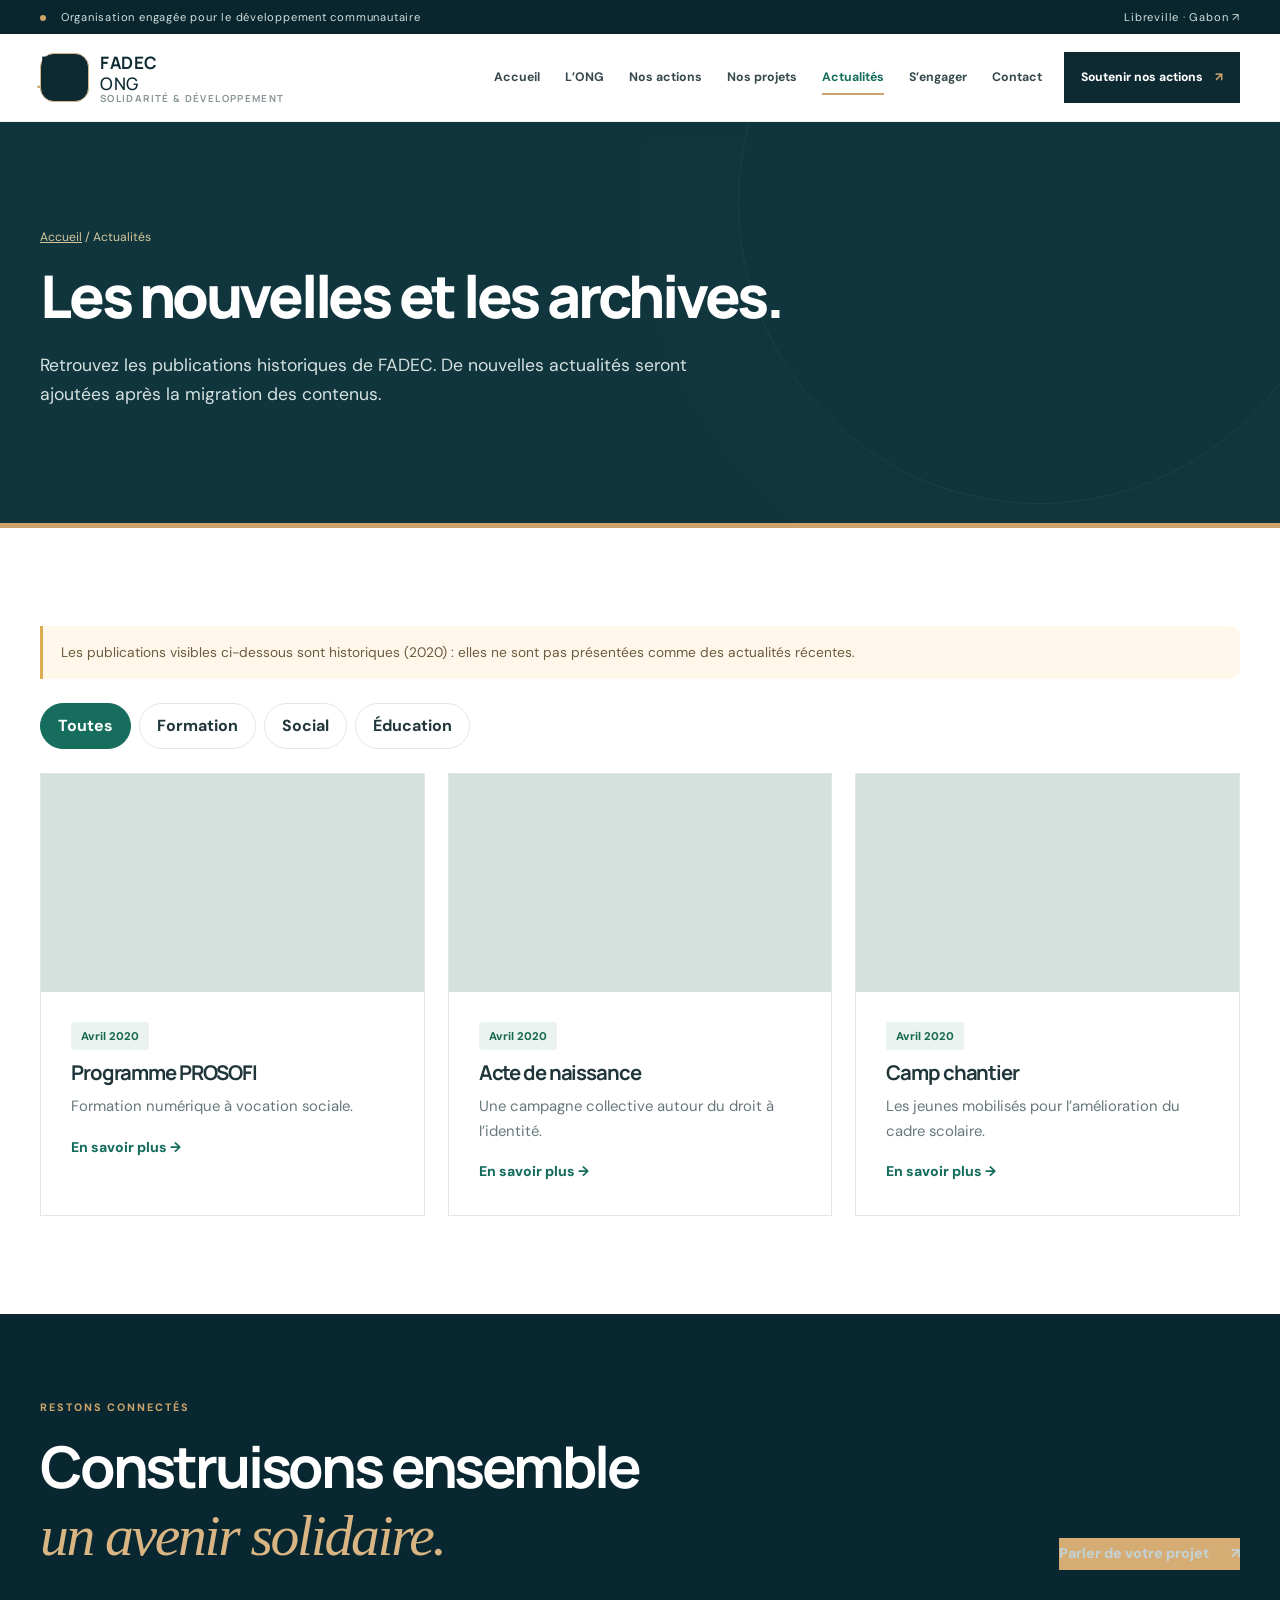
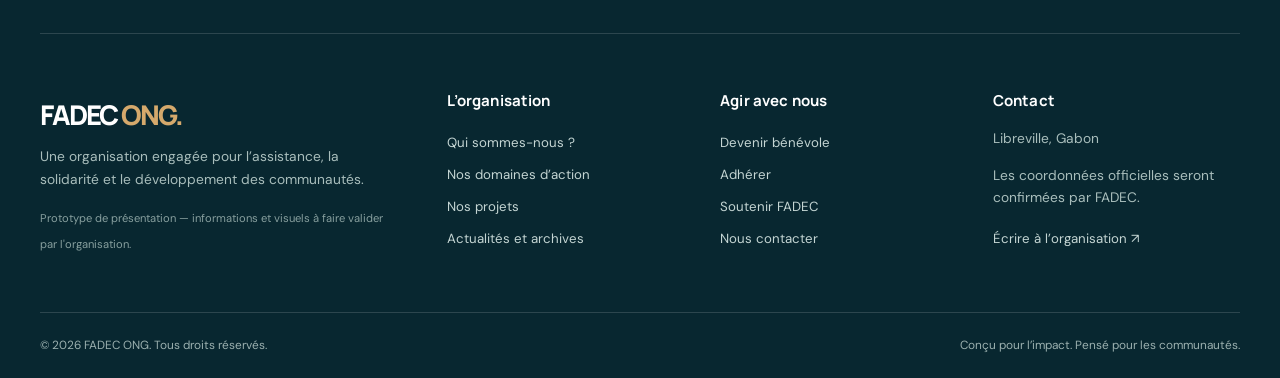
==== actualites.html @ 4a5e0642 "refonte du site de la Fadec ONG" ====
<!DOCTYPE html>
<html lang="fr"><head><meta charset="utf-8"/><meta content="width=device-width,initial-scale=1" name="viewport"/><meta content="#103544" name="theme-color"/><meta content="Actualités et archives des projets FADEC ONG." name="description"/><title>Actualités et archives | FADEC ONG</title><link href="assets/style.css" rel="stylesheet"/><link href="assets/favicon.svg" rel="icon" type="image/svg+xml"/><link href="https://images.unsplash.com" rel="preconnect"/><meta content="light" name="color-scheme"/><meta content="website" property="og:type"/></head><body><a class="skip-link" href="#contenu">Aller au contenu</a><div class="utility"><div class="container utility-inner"><span><i class="utility-dot"></i> Organisation engagée pour le développement communautaire</span><a href="contact.html">Libreville · Gabon <span aria-hidden="true">↗</span></a></div></div><header class="header"><div class="container nav"><a aria-label="FADEC ONG — Accueil" class="brand" href="index.html"><span aria-hidden="true" class="brandmark">F<span class="brand-dot">.</span></span><span class="brandwords"><strong>FADEC<span> ONG</span></strong><small>Solidarité &amp; développement</small></span></a><nav aria-label="Navigation principale" class="navlinks" id="menu-principal"><a class="" href="index.html">Accueil</a><a class="" href="organisation.html">L’ONG</a><a class="" href="domaines.html">Nos actions</a><a class="" href="projets.html">Nos projets</a><a class="active" href="actualites.html">Actualités</a><a class="" href="rejoindre.html">S’engager</a><a class="" href="contact.html">Contact</a></nav><a class="nav-cta" href="soutenir.html">Soutenir nos actions <span aria-hidden="true">↗</span></a><button aria-controls="menu-principal" aria-expanded="false" aria-label="Ouvrir le menu" class="menu-toggle" type="button"><span></span><span></span><span></span></button></div></header><main id="contenu"><section class="pagehero premium-pagehero"><div class="container"><div class="breadcrumb"><a href="index.html">Accueil</a> / Actualités</div><h1>Les nouvelles et les archives.</h1><p>Retrouvez les publications historiques de FADEC. De nouvelles actualités seront ajoutées après la migration des contenus.</p></div></section><section class="section"><div class="container"><div class="notice" style="margin-bottom:24px">Les publications visibles ci-dessous sont historiques (2020) : elles ne sont pas présentées comme des actualités récentes.</div><div aria-label="Filtrer les publications" class="filterbar" role="group"><button aria-pressed="true" class="filterbtn is-active" data-filter="all">Toutes</button><button aria-pressed="false" class="filterbtn" data-filter="formation">Formation</button><button aria-pressed="false" class="filterbtn" data-filter="social">Social</button><button aria-pressed="false" class="filterbtn" data-filter="education">Éducation</button></div><div class="grid3"><article class="card reveal" data-category="formation"><div aria-label="Illustration du sujet" class="card-img photo img-training" role="img"></div><div class="card-body"><span class="tag">Avril 2020</span><h3>Programme PROSOFI</h3><p>Formation numérique à vocation sociale.</p><a class="textlink" href="https://fadecong.wordpress.com/2020/03/23/programme-social-de-formation-en-informatique-prosofi/">En savoir plus →</a></div></article><article class="card reveal" data-category="social"><div aria-label="Illustration du sujet" class="card-img photo img-children" role="img"></div><div class="card-body"><span class="tag">Avril 2020</span><h3>Acte de naissance</h3><p>Une campagne collective autour du droit à l’identité.</p><a class="textlink" href="https://fadecong.wordpress.com/2020/03/23/campagne-un-gabonais-un-acte-de-naissance/">En savoir plus →</a></div></article><article class="card reveal" data-category="education"><div aria-label="Illustration du sujet" class="card-img photo img-community" role="img"></div><div class="card-body"><span class="tag">Avril 2020</span><h3>Camp chantier</h3><p>Les jeunes mobilisés pour l’amélioration du cadre scolaire.</p><a class="textlink" href="https://fadecong.wordpress.com/">En savoir plus →</a></div></article></div></div></section></main><footer class="footer"><div class="container"><div class="footer-top"><div><span class="footer-eyebrow">RESTONS CONNECTÉS</span><h2>Construisons ensemble<br/><em>un avenir solidaire.</em></h2></div><a class="footer-cta" href="contact.html">Parler de votre projet <span>↗</span></a></div><div class="footer-grid"><div><a class="footer-brand" href="index.html">FADEC <span>ONG.</span></a><p>Une organisation engagée pour l’assistance, la solidarité et le développement des communautés.</p><small>Prototype de présentation — informations et visuels à faire valider par l'organisation.</small></div><div><h3>L’organisation</h3><a href="organisation.html">Qui sommes-nous ?</a><a href="domaines.html">Nos domaines d’action</a><a href="projets.html">Nos projets</a><a href="actualites.html">Actualités et archives</a></div><div><h3>Agir avec nous</h3><a href="rejoindre.html">Devenir bénévole</a><a href="rejoindre.html#adhesion">Adhérer</a><a href="soutenir.html">Soutenir FADEC</a><a href="contact.html">Nous contacter</a></div><div><h3>Contact</h3><p>Libreville, Gabon</p><p>Les coordonnées officielles seront confirmées par FADEC.</p><a href="contact.html">Écrire à l’organisation ↗</a></div></div><div class="footer-bottom"><span>© <span id="year">2026</span> FADEC ONG. Tous droits réservés.</span><span>Conçu pour l’impact. Pensé pour les communautés.</span></div></div></footer><script defer="" src="assets/main.js"></script><script>document.getElementById('year').textContent=new Date().getFullYear()</script></body></html>
---- assets/style.css ----
@import url('https://fonts.googleapis.com/css2?family=DM+Sans:wght@400;500;600;700&family=Manrope:wght@400;500;600;700;800&display=swap');
:root{--navy:#103544;--navy2:#0b2834;--green:#177f64;--gold:#e8ad58;--ivory:#f7f8f5;--ink:#1d343c;--muted:#60737a;--line:#dde7e4;--shadow:0 22px 60px rgba(14,52,61,.10)}*{box-sizing:border-box}html{scroll-behavior:smooth}body{margin:0;font-family:'DM Sans',Arial,sans-serif;color:var(--ink);background:white;line-height:1.65}h1,h2,h3,h4{font-family:Manrope,Arial,sans-serif;line-height:1.18;letter-spacing:-.035em}h1{font-size:clamp(2.65rem,5vw,5rem);margin:.25em 0 .36em;font-weight:800}h2{font-size:clamp(2rem,3.7vw,3.4rem);margin:.15em 0 .4em}h3{font-size:1.27rem;margin:.5em 0}p{margin:.6em 0 1em}a{color:inherit;text-decoration:none}img{max-width:100%;display:block}button,input,textarea,select{font:inherit}button{cursor:pointer}::selection{background:#e5c58c;color:#123845}.container{width:min(1160px,calc(100% - 42px));margin:0 auto}.topstrip{background:#082733;color:#d4e6e4;font-size:.79rem;padding:8px 0}.topstrip .container{display:flex;justify-content:space-between;gap:16px;align-items:center}.topstrip a:hover{text-decoration:underline}.header{position:sticky;top:0;background:rgba(255,255,255,.97);backdrop-filter:blur(14px);border-bottom:1px solid var(--line);z-index:50}.nav{height:80px;display:flex;align-items:center;gap:28px;justify-content:space-between}.brand{display:flex;align-items:center;gap:12px;min-width:193px}.brandmark{height:46px;width:46px;display:grid;place-items:center;background:var(--navy);color:#fff;border-radius:14px;font-size:1.05rem;font-family:Manrope;font-weight:900;letter-spacing:-.07em}.brand span{display:block;font-family:Manrope;font-size:1.08rem;font-weight:850;line-height:1.08}.brand small{display:block;color:#72868d;font-size:.64rem;letter-spacing:.17em;text-transform:uppercase;font-weight:700}.navlinks{display:flex;align-items:center;gap:19px}.navlinks>a{font-size:.84rem;font-weight:700;color:#344d55;white-space:nowrap}.navlinks>a:hover,.navlinks>a.active{color:var(--green)}.btn{display:inline-flex;align-items:center;justify-content:center;gap:9px;background:var(--gold);color:#15363f;border:0;border-radius:10px;padding:14px 22px;font-weight:800;font-size:.9rem;transition:transform .2s,background .2s}.btn:hover{transform:translateY(-2px);background:#f3c17b}.btn-green{background:var(--green);color:white}.btn-green:hover{background:#12694f}.btn-outline{background:transparent;color:inherit;border:1px solid currentColor}.btn-outline:hover{background:rgba(255,255,255,.12)}.btn-small{padding:10px 16px;font-size:.82rem}.menu-toggle{display:none;border:0;background:#e8f0ec;color:var(--navy);padding:9px 12px;border-radius:8px;font-size:1.3rem}.hero{background:var(--navy);color:white;position:relative;overflow:hidden}.hero:before{content:'';position:absolute;width:800px;height:800px;border:1px solid rgba(255,255,255,.08);border-radius:50%;left:-460px;top:-440px;box-shadow:0 0 0 100px rgba(255,255,255,.018),0 0 0 220px rgba(255,255,255,.017)}.hero-grid{min-height:640px;display:grid;grid-template-columns:1.04fr .96fr;align-items:center;gap:45px;padding:77px 0}.eyebrow{font-size:.74rem;letter-spacing:.19em;text-transform:uppercase;font-weight:850;color:var(--green)}.hero .eyebrow{color:var(--gold)}.hero p.lead{font-size:1.06rem;color:#d1e2e1;max-width:570px}.hero-actions{display:flex;gap:12px;flex-wrap:wrap;margin-top:30px}.hero-photo{height:500px;border-radius:180px 20px 20px 20px;position:relative;background:linear-gradient(140deg,#6b9f91,#1d555a);box-shadow:var(--shadow);overflow:hidden}.photo{background-size:cover;background-position:center;background-repeat:no-repeat}.hero-photo.photo{background-image:linear-gradient(0deg,rgba(6,42,48,.16),rgba(6,42,48,.16)),url('https://images.unsplash.com/photo-1488521787991-ed7bbaae773c?w=1200&q=85')}.hero-photo:after{content:'';position:absolute;inset:0;background:linear-gradient(0deg,rgba(7,49,52,.18),transparent 55%)}.floating-note{position:absolute;z-index:2;left:-38px;bottom:52px;background:#fff;color:var(--navy);padding:19px 24px;border-radius:14px;box-shadow:var(--shadow);max-width:260px}.floating-note strong{display:block;font-size:1.65rem;line-height:1.3}.floating-note small{font-size:.79rem;color:#697e83}.scroll-hint{color:#b9d0cc;font-size:.77rem;letter-spacing:.12em;text-transform:uppercase;margin-top:54px}.section{padding:98px 0}.section-alt{background:var(--ivory)}.section-heading{display:flex;align-items:end;justify-content:space-between;gap:30px;margin-bottom:36px}.section-heading p{max-width:550px;color:var(--muted)}.section-title{max-width:720px}.section-title p{color:var(--muted);font-size:1.04rem}.grid3{display:grid;grid-template-columns:repeat(3,1fr);gap:23px}.grid4{display:grid;grid-template-columns:repeat(4,1fr);gap:18px}.grid2{display:grid;grid-template-columns:repeat(2,1fr);gap:24px}.pill{display:inline-flex;align-items:center;gap:8px;padding:7px 12px;border:1px solid #bad9cf;color:#1e6a56;font-size:.72rem;border-radius:30px;font-weight:800;letter-spacing:.02em}.card{background:white;border:1px solid var(--line);border-radius:18px;overflow:hidden;transition:transform .25s,box-shadow .25s}.card:hover{transform:translateY(-5px);box-shadow:var(--shadow)}.card-body{padding:26px}.card p{color:var(--muted);font-size:.93rem}.card .textlink{color:var(--green);font-weight:800;font-size:.88rem}.card-img{height:218px;background-color:#d2e2dc}.img-education{background-image:url('https://images.unsplash.com/photo-1509062522246-3755977927d7?w=800&q=80')}.img-community{background-image:url('https://images.unsplash.com/photo-1517486808906-6ca8b3f04846?w=800&q=80')}.img-environment{background-image:url('https://images.unsplash.com/photo-1470071459604-3b5ec3a7fe05?w=800&q=80')}.img-health{background-image:url('https://images.unsplash.com/photo-1576091160399-112ba8d25d1d?w=800&q=80')}.img-training{background-image:url('https://images.unsplash.com/photo-1516321318423-f06f85e504b3?w=800&q=80')}.img-children{background-image:url('https://images.unsplash.com/photo-1488521787991-ed7bbaae773c?w=800&q=80')}.statband{background:#eaf3ef;padding:32px 0}.statgrid{display:grid;grid-template-columns:repeat(4,1fr);gap:24px}.stat{border-right:1px solid #cbded5;padding:10px 14px}.stat:last-child{border:0}.stat strong{font-size:1.5rem;display:block;color:var(--navy);font-family:Manrope;line-height:1.3}.stat span{font-size:.82rem;color:var(--muted)}.split{display:grid;grid-template-columns:.95fr 1.05fr;align-items:center;gap:70px}.split-photo{min-height:480px;border-radius:20px 150px 20px 20px;background-color:#d2e1d9;position:relative}.split-photo.photo{background-image:url('https://images.unsplash.com/photo-1517486808906-6ca8b3f04846?w=1000&q=80')}.checklist{list-style:none;padding:0}.checklist li{padding:10px 0 10px 30px;position:relative}.checklist li:before{content:'✓';position:absolute;left:0;color:var(--green);font-weight:900}.quote{background:#fff;border-left:4px solid var(--gold);padding:24px 30px;border-radius:0 16px 16px 0;color:#40575f;font-size:1.06rem}.cta{background:var(--navy);color:white;border-radius:26px;padding:58px 64px;display:flex;align-items:center;justify-content:space-between;gap:30px;position:relative;overflow:hidden}.cta:after{content:'';position:absolute;right:-60px;bottom:-120px;width:320px;height:320px;border:1px solid #ffffff29;border-radius:50%;pointer-events:none}.cta p{color:#c4d8d5;max-width:590px}.cta h2{max-width:650px}.footer{background:#092a36;color:#cfdee1;padding:66px 0 24px}.footgrid{display:grid;grid-template-columns:1.6fr 1fr 1fr 1.2fr;gap:42px}.footer h3{color:white;font-size:.94rem}.footer a{display:block;color:#c2d2d4;padding:4px 0;font-size:.89rem}.footer a:hover{color:var(--gold)}.footer p{font-size:.9rem;color:#bacbce}.footer .brand small{color:#abc0c2}.footbottom{border-top:1px solid #ffffff24;margin-top:42px;padding-top:18px;display:flex;justify-content:space-between;gap:14px;font-size:.76rem;color:#a7bec2}.pagehero{background:#103544;color:white;padding:85px 0 75px;position:relative;overflow:hidden}.pagehero:after{content:'';position:absolute;right:-60px;top:-220px;width:600px;height:600px;border:1px solid #ffffff25;border-radius:50%;box-shadow:0 0 0 100px #ffffff05}.pagehero p{max-width:700px;color:#c5d9d9;font-size:1.1rem}.pagehero h1{font-size:clamp(2.6rem,4vw,4rem);max-width:820px}.breadcrumb{font-size:.76rem;color:#d5c79b}.breadcrumb a{text-decoration:underline}.inline-link{color:var(--green);font-weight:800}.detail-block{border-radius:19px;padding:28px;background:#f0f7f3}.form{display:grid;gap:15px}.form label{font-size:.85rem;font-weight:800;display:block;margin:0 0 6px}.form input,.form textarea,.form select{width:100%;border:1px solid #c9d7d2;border-radius:9px;padding:13px 15px;background:white;color:var(--ink);outline:none}.form input:focus,.form textarea:focus,.form select:focus{border-color:var(--green);box-shadow:0 0 0 3px #177f6422}.form textarea{min-height:130px;resize:vertical}.notice{padding:15px 18px;background:#fff8ea;border-left:3px solid #dbad50;border-radius:0 10px 10px 0;color:#6c5b3e;font-size:.86rem}.filterbar{display:flex;gap:8px;flex-wrap:wrap;margin-bottom:24px}.filterbtn{border:1px solid var(--line);background:white;padding:9px 17px;border-radius:30px;color:var(--ink);font-weight:700}.filterbtn.is-active{background:var(--green);color:#fff;border-color:var(--green)}.contactinfo{display:grid;gap:14px}.contactinfo a{color:var(--green);font-weight:700}.tag{background:#eaf3ef;color:#18694f;border-radius:20px;padding:5px 10px;font-size:.7rem;font-weight:800;display:inline-block}.mini-divider{width:50px;height:4px;background:var(--gold);border-radius:3px;margin:15px 0 24px}.footnote{font-size:.75rem;color:var(--muted)}.reveal{opacity:0;transform:translateY(12px);transition:opacity .5s,transform .5s}.reveal.visible{opacity:1;transform:none}@media(prefers-reduced-motion:reduce){*,*:before,*:after{scroll-behavior:auto!important;transition:none!important}.reveal{opacity:1;transform:none}}@media(max-width:1080px){.navlinks{gap:12px}.navlinks>a{font-size:.75rem}.nav{gap:10px}.brand{min-width:158px}}@media(max-width:850px){.nav{height:72px}.menu-toggle{display:block}.navlinks{position:absolute;top:72px;left:0;right:0;padding:16px 22px 22px;background:white;display:none;flex-direction:column;align-items:stretch;box-shadow:0 20px 30px #102b3021;border-bottom:1px solid var(--line)}.navlinks.open{display:flex}.navlinks a{font-size:.97rem;padding:9px 0}.nav .desktopcta{display:none}.hero-grid{grid-template-columns:1fr;min-height:auto;padding:72px 0}.hero-photo{height:390px;max-width:600px}.floating-note{left:15px;bottom:20px}.grid3{grid-template-columns:repeat(2,1fr)}.grid4{grid-template-columns:repeat(2,1fr)}.split{grid-template-columns:1fr;gap:30px}.split-photo{min-height:360px}.footgrid{grid-template-columns:repeat(2,1fr)}.cta{padding:40px;display:block}.cta .btn{margin-top:18px}}@media(max-width:600px){.topstrip .container{justify-content:center}.topstrip .hide-sm{display:none}.container{width:min(100% - 32px,1160px)}.hero-grid{padding:58px 0 65px;gap:26px}.hero-photo{height:285px;border-radius:85px 12px 12px 12px}.floating-note{padding:12px 15px;max-width:170px}.floating-note strong{font-size:1.15rem}.scroll-hint{display:none}h1{font-size:2.5rem}.section{padding:66px 0}.section-heading{display:block}.grid3,.grid2{grid-template-columns:1fr}.grid4{grid-template-columns:repeat(2,1fr);gap:12px}.statgrid{grid-template-columns:repeat(2,1fr)}.stat:nth-child(2){border:0}.stat strong{font-size:1.25rem}.footgrid{grid-template-columns:1fr;gap:20px}.footbottom{display:block}.pagehero{padding:65px 0}.cta{padding:31px 23px}.card-img{height:198px}}

/* FADEC — Direction artistique institutionnelle premium / V2 */
@import url('https://fonts.googleapis.com/css2?family=DM+Sans:wght@400;500;600;700&family=Manrope:wght@400;500;600;700;800&family=Playfair+Display:ital,wght@0,500;0,600;1,500;1,600&display=swap');
:root{--navy:#0d2932;--navy2:#123c43;--ink:#21363a;--green:#166d5d;--gold:#cba36b;--ivory:#f5f3ed;--line:#e4e6e1;--muted:#67777a;--shadow:0 18px 45px #122c3014}
html{scroll-behavior:smooth}body{margin:0;background:#fff;color:var(--ink);font-family:'DM Sans',Arial,sans-serif;line-height:1.65}a{color:inherit;text-decoration:none}a:focus-visible,button:focus-visible,input:focus-visible,textarea:focus-visible,select:focus-visible{outline:3px solid #dfa95a;outline-offset:4px}img{max-width:100%}h1,h2,h3{font-family:Manrope,sans-serif;letter-spacing:-.055em;line-height:1.16}h1{font-size:clamp(3.8rem,7vw,7rem)}h2{font-size:clamp(2.4rem,4.5vw,4.8rem)}.container{width:min(100% - 80px,1240px);margin:auto}.skip-link{position:fixed;z-index:999;top:-80px;left:15px;background:white;padding:10px 20px}.skip-link:focus{top:10px}.utility{background:#09262e;color:#d2dfdc;font-size:.7rem;letter-spacing:.07em}.utility-inner{display:flex;justify-content:space-between;align-items:center;min-height:34px}.utility a{color:inherit}.utility-dot{display:inline-block;width:6px;height:6px;background:var(--gold);border-radius:50%;margin-right:11px}.header{position:sticky;top:0;z-index:100;background:#fff;border-bottom:1px solid #edf0ed;box-shadow:0 6px 18px #0a282b08}.nav{height:87px;display:flex;align-items:center;justify-content:space-between;gap:22px}.brand{display:flex;align-items:center;gap:11px;min-width:212px}.brandmark{display:grid;place-items:center;width:49px;height:49px;border:1px solid #d4b489;color:var(--navy);font-family:'Playfair Display',serif;font-size:32px;font-weight:600;line-height:1}.brand-dot{color:var(--gold);margin-left:-5px}.brandwords strong{display:block;color:var(--navy);font-size:1.07rem;letter-spacing:.035em;line-height:1.4}.brandwords strong span{font-weight:500}.brandwords small{display:block;color:#899596;font-size:.61rem;text-transform:uppercase;letter-spacing:.14em}.navlinks{display:flex;align-items:center;gap:25px;margin-left:auto}.navlinks a{font-size:.77rem;font-weight:700;color:#36494c;padding:8px 0;position:relative;white-space:nowrap}.navlinks a:after{content:'';position:absolute;bottom:1px;left:0;height:2px;width:0;background:var(--gold);transition:width .25s}.navlinks a:hover:after,.navlinks a.active:after{width:100%}.navlinks a.active{color:var(--green)}.nav-cta{white-space:nowrap;background:var(--navy);color:white;font-size:.76rem;font-weight:800;padding:15px 17px;transition:background .2s}.nav-cta:hover{background:var(--green)}.nav-cta span{color:var(--gold);margin-left:9px}.menu-toggle{display:none;background:transparent;border:0;padding:11px;cursor:pointer}.menu-toggle span{display:block;width:25px;height:2px;background:var(--navy);margin:5px 0}.premium-hero{position:relative;min-height:660px;height:min(720px,83vh);background:#163842;color:#fff;overflow:hidden}.premium-hero-bg,.premium-hero-overlay{position:absolute;inset:0}.premium-hero-bg{background-image:url('https://images.unsplash.com/photo-1488521787991-ed7bbaae773c?w=1800&q=90');background-size:cover;background-position:center 47%;filter:saturate(.78)}.premium-hero-overlay{background:linear-gradient(90deg,rgba(7,30,37,.94) 0%,rgba(7,30,37,.85) 38%,rgba(7,30,37,.30) 100%),linear-gradient(0deg,rgba(7,30,37,.35),transparent 40%)}.premium-hero-inner{height:100%;display:flex;align-items:center;position:relative}.hero-side{position:absolute;left:0;top:26%;bottom:22%;display:flex;flex-direction:column;align-items:center;gap:30px}.vertical-label{writing-mode:vertical-rl;transform:rotate(180deg);font-size:.62rem;letter-spacing:.23em;color:#b7cdc9}.vertical-rule{flex:1;width:1px;background:#ffffff50}.premium-hero-content{padding:50px 0 60px 72px;max-width:960px}.hero-eyebrow,.section-kicker{display:flex;align-items:center;gap:13px;letter-spacing:.19em;font-size:.68rem;font-weight:800;color:var(--green)}.hero-eyebrow{color:#e8d6b7}.eyebrow-line,.small-line{display:block;width:32px;height:1px;background:var(--gold)}.premium-hero h1{font-size:clamp(3.8rem,6.6vw,6.8rem);font-weight:700;margin:29px 0 23px;line-height:1.075;color:#fff;max-width:1030px}.premium-hero h1 em,.mission-copy h2 em,.editorial-heading h2 em,.action-inner h2 em,.footer-top h2 em{font-family:'Playfair Display',serif;font-weight:500;letter-spacing:-.04em}.premium-hero h1 em{color:#e1bb83}.premium-hero-content>p{max-width:590px;color:#e0e9e8;font-size:1.12rem;line-height:1.9}.premium-actions{display:flex;flex-wrap:wrap;gap:22px;margin-top:34px;align-items:center}.premium-btn{display:inline-flex;justify-content:space-between;align-items:center;gap:30px;padding:17px 23px;font-size:.81rem;font-weight:800;letter-spacing:.015em}.premium-btn.gold{background:#d8ae76;color:#172c31}.premium-btn.gold:hover{background:#f0c990}.premium-btn.ghost{color:white;border-bottom:1px solid #ffffff90;padding-left:0;padding-right:0}.premium-btn span{font-size:1.05rem}.hero-bottom{position:absolute;bottom:32px;left:72px;right:0;display:flex;justify-content:space-between;color:#c1cdcb;letter-spacing:.16em;font-size:.64rem;font-weight:800}.hero-bottom a{color:#fff}.hero-bottom b{margin-left:14px;color:var(--gold)}.proof-strip{background:#f5f2eb;border-bottom:1px solid #e2e3da}.proof-grid{display:grid;grid-template-columns:repeat(4,1fr)}.proof-grid>div{padding:32px 22px;border-right:1px solid #dedfd5;display:grid;gap:2px}.proof-grid>div:first-child{padding-left:0}.proof-grid>div:last-child{border:0}.proof-number{font-size:.67rem;font-weight:800;letter-spacing:.1em;color:#aa8c60}.proof-grid strong{font-family:Manrope;font-size:1.13rem;color:var(--navy)}.proof-grid small{font-size:.73rem;color:var(--muted)}.premium-section{padding:115px 0}.mission-grid{display:grid;grid-template-columns:.95fr 1fr;gap:110px;align-items:center}.mission-image-wrap{position:relative;padding:0 35px 35px 0}.mission-image{height:565px;background:url('https://images.unsplash.com/photo-1517486808906-6ca8b3f04846?w=1100&q=85') center/cover;filter:saturate(.78)}.mission-caption{position:absolute;right:0;bottom:0;background:var(--navy);color:#fff;padding:25px 28px;width:58%;min-height:120px}.mission-caption span{font-size:.68rem;letter-spacing:.13em;color:var(--gold);font-weight:800}.mission-caption p{margin:8px 0 0;line-height:1.4;font-family:'Playfair Display',serif;font-size:1.2rem}.mission-copy h2{margin:23px 0 27px;font-weight:700}.mission-copy h2 em,.editorial-heading h2 em{color:var(--green)}.mission-copy p{color:var(--muted);font-size:.98rem}.mission-copy .large-copy{font-size:1.19rem;line-height:1.75;color:#2d4548}.editorial-link{display:inline-flex;justify-content:space-between;gap:40px;align-items:center;border-bottom:1px solid var(--navy);padding:10px 0;color:var(--navy);font-size:.83rem;font-weight:800;transition:gap .2s}.editorial-link:hover{gap:54px;color:var(--green)}.mission-copy .editorial-link{margin-top:24px}.pillars-section{background:#f7f7f3}.editorial-heading{display:flex;justify-content:space-between;align-items:end;gap:40px;margin-bottom:50px}.editorial-heading h2{margin:22px 0 0}.editorial-heading>p{max-width:350px;color:var(--muted);line-height:1.8;font-size:.95rem}.premium-card-grid{display:grid;grid-template-columns:repeat(3,1fr);gap:22px}.premium-pillar{background:white;display:block;min-width:0;overflow:hidden;border:1px solid #e6e9e3}.premium-pillar-image{height:270px;background-size:cover;background-position:center;transition:transform .5s}.premium-pillar:hover .premium-pillar-image{transform:scale(1.045)}.premium-pillar-image.education{background-image:url('https://images.unsplash.com/photo-1509062522246-3755977927d7?w=900&q=85')}.premium-pillar-image.health{background-image:url('https://images.unsplash.com/photo-1576091160399-112ba8d25d1?w=900&q=85')}.premium-pillar-image.nature{background-image:url('https://images.unsplash.com/photo-1470071459604-3b5ec3a7fe05?w=900&q=85')}.premium-pillar-content{padding:29px;position:relative}.premium-pillar-content>span{color:var(--green);font-size:.65rem;font-weight:800;letter-spacing:.15em}.premium-pillar-content h3{font-size:1.36rem;margin:11px 0 8px;letter-spacing:-.04em}.premium-pillar-content p{color:var(--muted);font-size:.85rem;line-height:1.7;margin:0 16px 7px 0}.premium-pillar-content b{position:absolute;right:25px;bottom:21px;color:var(--gold);font-size:1.3rem}.align-right{text-align:right;margin-top:32px}.statement-section{background:#113941;color:#fff;padding:80px 0}.statement-grid{display:grid;grid-template-columns:150px 1fr 150px;align-items:center;gap:40px}.statement-grid>span{font-size:.63rem;color:#bba985;letter-spacing:.17em;font-weight:800}.statement-grid>span:last-child{text-align:right}.statement-grid blockquote{font-family:Manrope,sans-serif;font-size:clamp(1.5rem,3.2vw,3.2rem);font-weight:500;letter-spacing:-.055em;line-height:1.35;margin:0;text-align:center}.statement-grid blockquote em{color:#dfb982;font-family:'Playfair Display',serif;font-weight:500}.project-feature{display:grid;grid-template-columns:1.05fr .95fr;min-height:480px;background:#f3f4ef}.project-feature-image{background:url('https://images.unsplash.com/photo-1488521787991-ed7bbaae773c?w=1000&q=85') center/cover}.project-feature-copy{padding:56px 60px;display:flex;flex-direction:column;align-items:start;justify-content:center}.project-index{font-size:.7rem;color:#8a9693;letter-spacing:.14em}.project-chip{background:#e2eee8;color:var(--green);font-size:.66rem;font-weight:800;letter-spacing:.06em;padding:8px 12px;margin-top:22px}.project-feature-copy h3{font-size:clamp(2.1rem,3.1vw,3.65rem);margin:20px 0}.project-feature-copy p{color:var(--muted);max-width:420px}.project-feature-copy .editorial-link{margin-top:24px}.mini-projects{display:grid;grid-template-columns:repeat(2,1fr);gap:24px;margin-top:24px}.mini-project{display:grid;grid-template-columns:1fr auto;align-items:center;gap:4px 20px;padding:28px 32px;border:1px solid #dfe5df}.mini-project>span:first-child{grid-column:1 / -1;font-size:.65rem;color:var(--green);font-weight:800;letter-spacing:.14em}.mini-project strong{font:700 1.44rem Manrope}.mini-arrow{color:var(--green);font-size:1.4rem}.action-section{background:#0d2e36;color:#fff}.action-inner{display:grid;grid-template-columns:1.25fr .75fr;gap:80px;align-items:center}.section-kicker.light{color:#dfbe8d}.action-inner h2{margin:22px 0}.action-inner h2 em{color:#dfb982}.action-inner p{color:#cbdbd8;max-width:570px}.action-links{display:grid}.action-links a{display:flex;align-items:center;justify-content:space-between;padding:22px 0;border-bottom:1px solid #ffffff4a;font-weight:700;font-size:1.03rem}.action-links a:first-child{border-top:1px solid #ffffff4a}.action-links a span{color:var(--gold);font-size:1.2rem}.news-grid{display:grid;grid-template-columns:1fr 1fr;gap:28px}.news-image{height:290px;background-size:cover;background-position:center;filter:saturate(.78)}.news-one{background-image:url('https://images.unsplash.com/photo-1516321318423-f06f85e504b3?w=900&q=85')}.news-two{background-image:url('https://images.unsplash.com/photo-1517486808906-6ca8b3f04846?w=900&q=85')}.news-tile>span{display:block;font-size:.66rem;letter-spacing:.12em;color:var(--green);font-weight:800;margin-top:20px}.news-tile h3{font-size:1.45rem;margin:9px 0 10px}.news-tile small{font-size:.83rem;font-weight:800;color:var(--navy)}.footer{background:#082730;color:#c4d5d3;padding:0}.footer-top{padding:79px 0 63px;border-bottom:1px solid #ffffff25;display:flex;align-items:end;justify-content:space-between;gap:35px}.footer-eyebrow{font-size:.67rem;color:var(--gold);letter-spacing:.18em;font-weight:800}.footer-top h2{font-size:clamp(2.4rem,4.5vw,4.6rem);margin:14px 0 0;color:#fff}.footer-top h2 em{color:#d9b583}.footer-cta{background:#d6ac75;padding:19px 25px;color:#112c32;font-weight:800;font-size:.81rem;white-space:nowrap}.footer-cta span{margin-left:19px}.footer-grid{display:grid;grid-template-columns:1.6fr 1fr 1fr 1.1fr;gap:48px;padding:58px 0 55px}.footer-brand{display:inline-block!important;font:800 1.7rem Manrope!important;color:#fff!important;letter-spacing:-.07em}.footer-brand span{color:#d5a96c}.footer-grid h3{color:#fff;letter-spacing:.01em;font-size:.94rem;margin:0 0 18px}.footer-grid a:not(.footer-brand){display:block;color:#c4d5d3;font-size:.83rem;padding:5px 0}.footer-grid p{font-size:.86rem;color:#a9bebc}.footer-grid small{font-size:.7rem;color:#879f9e}.footer-bottom{padding:23px 0;border-top:1px solid #ffffff25;display:flex;justify-content:space-between;color:#9bb0af;font-size:.74rem}.premium-pagehero{padding:105px 0 96px;background:#10353d!important}.premium-pagehero h1{font-size:clamp(2.65rem,4.6vw,5rem);max-width:970px}.pagehero{border-bottom:5px solid var(--gold)}.pagehero:after{opacity:.38}.pagehero .eyebrow{color:#e0bc81}.pagehero p{color:#d4e1df}.section-alt{background:#f6f6f1}.card{border-radius:0}.card-img{filter:saturate(.8)}.card-body{padding:30px}.btn{border-radius:0!important}.tag{border-radius:2px!important}.reveal{opacity:0;transform:translateY(18px);transition:opacity .65s,transform .65s}.reveal.visible{opacity:1;transform:none}
@media(max-width:1150px){.navlinks{gap:15px}.navlinks a{font-size:.7rem}.nav-cta{padding:13px 12px}.brand{min-width:185px}.container{width:min(100% - 48px,1240px)}.mission-grid{gap:60px}}
@media(max-width:950px){.nav{height:75px}.menu-toggle{display:block}.navlinks{position:absolute;display:none;left:0;right:0;top:75px;background:white;flex-direction:column;gap:0;align-items:stretch;padding:12px 28px 22px;box-shadow:0 20px 30px #102b3021}.navlinks.open{display:flex}.navlinks a{padding:12px 5px;font-size:.9rem;border-bottom:1px solid #e8ece8}.nav-cta{margin-left:auto}.premium-hero{min-height:620px}.mission-grid{gap:35px}.mission-image{height:450px}.mission-caption{width:65%}.statement-grid{grid-template-columns:1fr;gap:20px}.statement-grid>span{text-align:center!important}.footer-grid{grid-template-columns:1.2fr 1fr;gap:35px}}
@media(max-width:700px){.container{width:min(100% - 36px,1240px)}.utility-inner{justify-content:center;text-align:center}.utility-inner>a{display:none}.brand{min-width:unset}.brandmark{width:43px;height:43px;font-size:28px}.brandwords strong{font-size:.94rem}.brandwords small{font-size:.52rem}.nav-cta{display:none}.premium-hero{height:auto;min-height:640px}.premium-hero-bg{background-position:63% center}.premium-hero-overlay{background:linear-gradient(90deg,#09232fe8,#09232fa6),linear-gradient(0deg,#09232fd0,transparent)}.hero-side{display:none}.premium-hero-content{padding:100px 0 130px}.hero-eyebrow{font-size:.6rem}.premium-hero h1{font-size:clamp(3.1rem,10vw,4.7rem)}.premium-hero-content>p{font-size:1rem;line-height:1.75}.premium-actions{gap:10px}.premium-btn{padding:14px 16px;font-size:.73rem}.premium-btn.ghost{padding-left:4px}.hero-bottom{left:0;bottom:23px;font-size:.56rem}.hero-bottom>span{max-width:200px}.proof-grid{grid-template-columns:1fr 1fr}.proof-grid>div{padding:23px 12px;border-bottom:1px solid #dedfd5}.proof-grid>div:nth-child(odd){padding-left:0}.proof-grid>div:nth-child(even){border-right:0}.premium-section{padding:75px 0}.mission-grid,.premium-card-grid,.project-feature,.mini-projects,.action-inner,.news-grid{grid-template-columns:1fr}.mission-image-wrap{padding-right:20px}.mission-image{height:400px}.mission-caption{padding:20px;width:65%}.mission-copy h2,.editorial-heading h2,.action-inner h2{font-size:clamp(2.3rem,8vw,3.5rem)}.editorial-heading{display:block;margin-bottom:28px}.editorial-heading>p{max-width:none;margin-top:22px}.premium-pillar-image{height:235px}.statement-section{padding:65px 0}.statement-grid blockquote{font-size:1.9rem}.project-feature-image{height:285px}.project-feature-copy{padding:36px 26px}.action-inner{gap:30px}.news-image{height:235px}.footer-top{display:block;padding:60px 0 40px}.footer-cta{display:inline-block;margin-top:24px}.footer-grid{grid-template-columns:1fr 1fr;gap:35px 22px}.footer-grid>div:first-child{grid-column:1/-1}.footer-bottom{display:block}.footer-bottom span{display:block;margin-bottom:4px}.premium-pagehero{padding:68px 0 62px}.section{padding:65px 0}}
@media(prefers-reduced-motion:reduce){*,*:before,*:after{scroll-behavior:auto!important;transition:none!important}.reveal{opacity:1;transform:none}}

.menu-toggle.is-open span:nth-child(1){transform:translateY(7px) rotate(45deg)}.menu-toggle.is-open span:nth-child(2){opacity:0}.menu-toggle.is-open span:nth-child(3){transform:translateY(-7px) rotate(-45deg)}
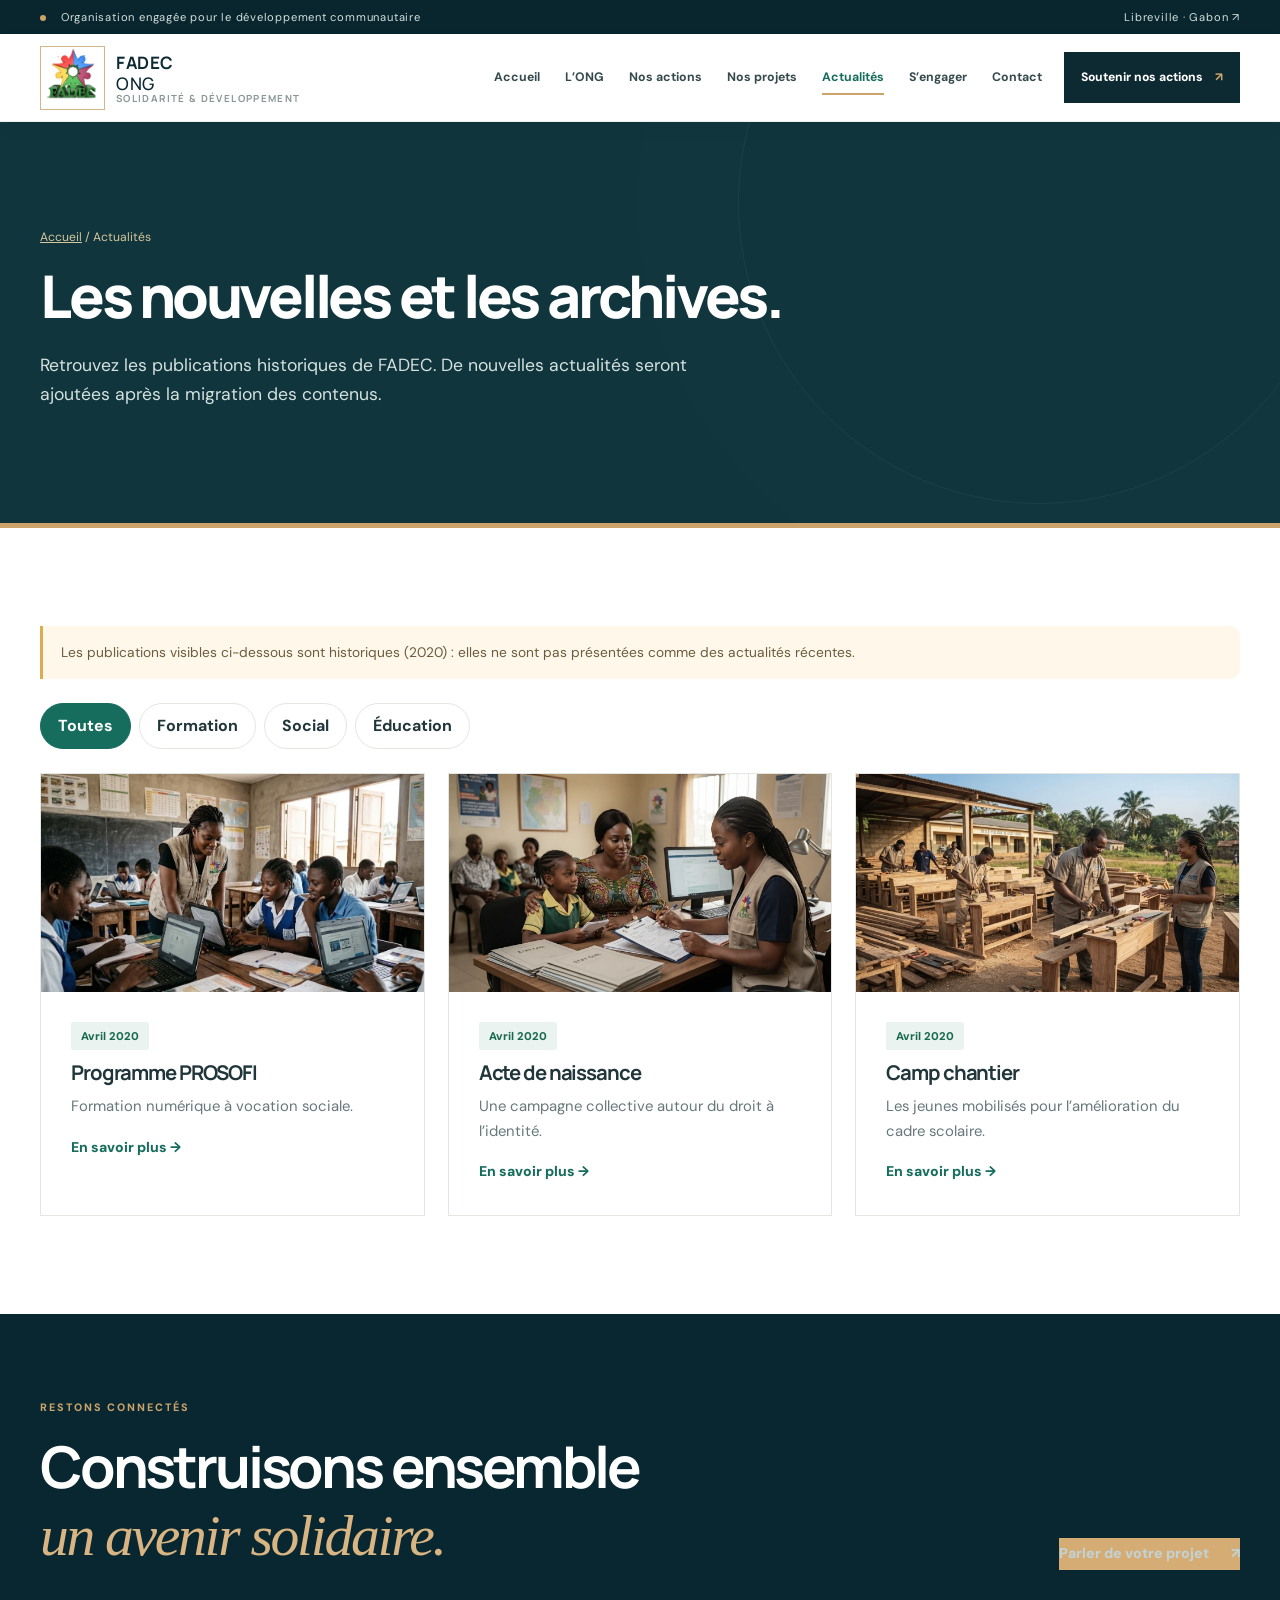
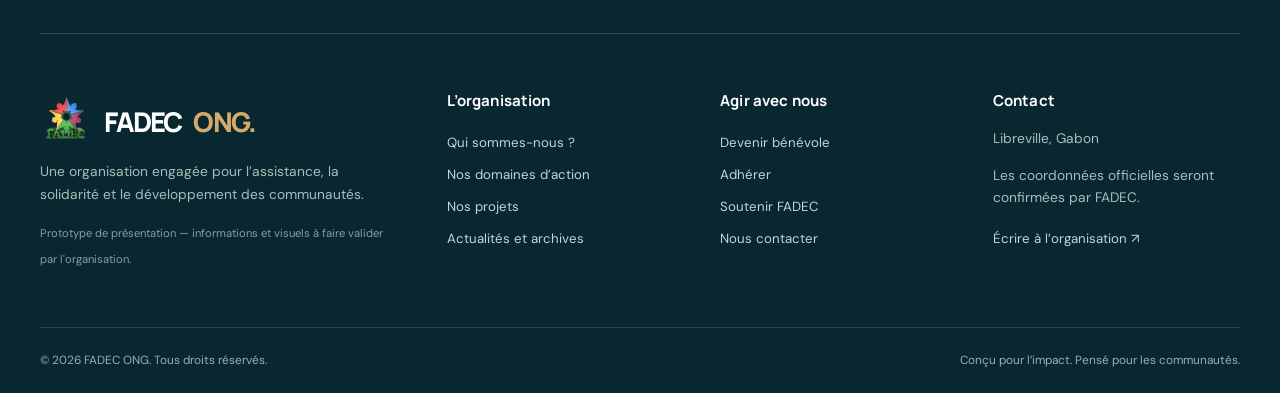
==== commit c57e18ca: "Add files via upload" ====
--- a/actualites.html
+++ b/actualites.html
@@ -1,2 +1,3 @@
 <!DOCTYPE html>
-<html lang="fr"><head><meta charset="utf-8"/><meta content="width=device-width,initial-scale=1" name="viewport"/><meta content="#103544" name="theme-color"/><meta content="Actualités et archives des projets FADEC ONG." name="description"/><title>Actualités et archives | FADEC ONG</title><link href="assets/style.css" rel="stylesheet"/><link href="assets/favicon.svg" rel="icon" type="image/svg+xml"/><link href="https://images.unsplash.com" rel="preconnect"/><meta content="light" name="color-scheme"/><meta content="website" property="og:type"/></head><body><a class="skip-link" href="#contenu">Aller au contenu</a><div class="utility"><div class="container utility-inner"><span><i class="utility-dot"></i> Organisation engagée pour le développement communautaire</span><a href="contact.html">Libreville · Gabon <span aria-hidden="true">↗</span></a></div></div><header class="header"><div class="container nav"><a aria-label="FADEC ONG — Accueil" class="brand" href="index.html"><span aria-hidden="true" class="brandmark">F<span class="brand-dot">.</span></span><span class="brandwords"><strong>FADEC<span> ONG</span></strong><small>Solidarité &amp; développement</small></span></a><nav aria-label="Navigation principale" class="navlinks" id="menu-principal"><a class="" href="index.html">Accueil</a><a class="" href="organisation.html">L’ONG</a><a class="" href="domaines.html">Nos actions</a><a class="" href="projets.html">Nos projets</a><a class="active" href="actualites.html">Actualités</a><a class="" href="rejoindre.html">S’engager</a><a class="" href="contact.html">Contact</a></nav><a class="nav-cta" href="soutenir.html">Soutenir nos actions <span aria-hidden="true">↗</span></a><button aria-controls="menu-principal" aria-expanded="false" aria-label="Ouvrir le menu" class="menu-toggle" type="button"><span></span><span></span><span></span></button></div></header><main id="contenu"><section class="pagehero premium-pagehero"><div class="container"><div class="breadcrumb"><a href="index.html">Accueil</a> / Actualités</div><h1>Les nouvelles et les archives.</h1><p>Retrouvez les publications historiques de FADEC. De nouvelles actualités seront ajoutées après la migration des contenus.</p></div></section><section class="section"><div class="container"><div class="notice" style="margin-bottom:24px">Les publications visibles ci-dessous sont historiques (2020) : elles ne sont pas présentées comme des actualités récentes.</div><div aria-label="Filtrer les publications" class="filterbar" role="group"><button aria-pressed="true" class="filterbtn is-active" data-filter="all">Toutes</button><button aria-pressed="false" class="filterbtn" data-filter="formation">Formation</button><button aria-pressed="false" class="filterbtn" data-filter="social">Social</button><button aria-pressed="false" class="filterbtn" data-filter="education">Éducation</button></div><div class="grid3"><article class="card reveal" data-category="formation"><div aria-label="Illustration du sujet" class="card-img photo img-training" role="img"></div><div class="card-body"><span class="tag">Avril 2020</span><h3>Programme PROSOFI</h3><p>Formation numérique à vocation sociale.</p><a class="textlink" href="https://fadecong.wordpress.com/2020/03/23/programme-social-de-formation-en-informatique-prosofi/">En savoir plus →</a></div></article><article class="card reveal" data-category="social"><div aria-label="Illustration du sujet" class="card-img photo img-children" role="img"></div><div class="card-body"><span class="tag">Avril 2020</span><h3>Acte de naissance</h3><p>Une campagne collective autour du droit à l’identité.</p><a class="textlink" href="https://fadecong.wordpress.com/2020/03/23/campagne-un-gabonais-un-acte-de-naissance/">En savoir plus →</a></div></article><article class="card reveal" data-category="education"><div aria-label="Illustration du sujet" class="card-img photo img-community" role="img"></div><div class="card-body"><span class="tag">Avril 2020</span><h3>Camp chantier</h3><p>Les jeunes mobilisés pour l’amélioration du cadre scolaire.</p><a class="textlink" href="https://fadecong.wordpress.com/">En savoir plus →</a></div></article></div></div></section></main><footer class="footer"><div class="container"><div class="footer-top"><div><span class="footer-eyebrow">RESTONS CONNECTÉS</span><h2>Construisons ensemble<br/><em>un avenir solidaire.</em></h2></div><a class="footer-cta" href="contact.html">Parler de votre projet <span>↗</span></a></div><div class="footer-grid"><div><a class="footer-brand" href="index.html">FADEC <span>ONG.</span></a><p>Une organisation engagée pour l’assistance, la solidarité et le développement des communautés.</p><small>Prototype de présentation — informations et visuels à faire valider par l'organisation.</small></div><div><h3>L’organisation</h3><a href="organisation.html">Qui sommes-nous ?</a><a href="domaines.html">Nos domaines d’action</a><a href="projets.html">Nos projets</a><a href="actualites.html">Actualités et archives</a></div><div><h3>Agir avec nous</h3><a href="rejoindre.html">Devenir bénévole</a><a href="rejoindre.html#adhesion">Adhérer</a><a href="soutenir.html">Soutenir FADEC</a><a href="contact.html">Nous contacter</a></div><div><h3>Contact</h3><p>Libreville, Gabon</p><p>Les coordonnées officielles seront confirmées par FADEC.</p><a href="contact.html">Écrire à l’organisation ↗</a></div></div><div class="footer-bottom"><span>© <span id="year">2026</span> FADEC ONG. Tous droits réservés.</span><span>Conçu pour l’impact. Pensé pour les communautés.</span></div></div></footer><script defer="" src="assets/main.js"></script><script>document.getElementById('year').textContent=new Date().getFullYear()</script></body></html>+
+<html lang="fr"><head><meta charset="utf-8"/><meta content="width=device-width,initial-scale=1" name="viewport"/><meta content="#103544" name="theme-color"/><meta content="Actualités et archives des projets FADEC ONG." name="description"/><title>Actualités et archives | FADEC ONG</title><link href="assets/style.css" rel="stylesheet"/><link href="assets/favicon.svg" rel="icon" type="image/svg+xml"/><link href="https://images.unsplash.com" rel="preconnect"/><meta content="light" name="color-scheme"/><meta content="website" property="og:type"/><meta content="noindex, nofollow" name="robots"/></head><body><a class="skip-link" href="#contenu">Aller au contenu</a><div class="utility"><div class="container utility-inner"><span><i class="utility-dot"></i> Organisation engagée pour le développement communautaire</span><a href="contact.html">Libreville · Gabon <span aria-hidden="true">↗</span></a></div></div><header class="header"><div class="container nav"><a aria-label="FADEC ONG — Accueil" class="brand" href="index.html"><span aria-hidden="true" class="brandmark"><img alt="" height="64" src="assets/images/logo-fadec.png" width="65"/></span><span class="brandwords"><strong>FADEC<span> ONG</span></strong><small>Solidarité &amp; développement</small></span></a><nav aria-label="Navigation principale" class="navlinks" id="menu-principal"><a class="" href="index.html">Accueil</a><a class="" href="organisation.html">L’ONG</a><a class="" href="domaines.html">Nos actions</a><a class="" href="projets.html">Nos projets</a><a class="active" href="actualites.html">Actualités</a><a class="" href="rejoindre.html">S’engager</a><a class="" href="contact.html">Contact</a></nav><a class="nav-cta" href="soutenir.html">Soutenir nos actions <span aria-hidden="true">↗</span></a><button aria-controls="menu-principal" aria-expanded="false" aria-label="Ouvrir le menu" class="menu-toggle" type="button"><span></span><span></span><span></span></button></div></header><main id="contenu"><section class="pagehero premium-pagehero"><div class="container"><div class="breadcrumb"><a href="index.html">Accueil</a> / Actualités</div><h1>Les nouvelles et les archives.</h1><p>Retrouvez les publications historiques de FADEC. De nouvelles actualités seront ajoutées après la migration des contenus.</p></div></section><section class="section"><div class="container"><div class="notice" style="margin-bottom:24px">Les publications visibles ci-dessous sont historiques (2020) : elles ne sont pas présentées comme des actualités récentes.</div><div aria-label="Filtrer les publications" class="filterbar" role="group"><button aria-pressed="true" class="filterbtn is-active" data-filter="all">Toutes</button><button aria-pressed="false" class="filterbtn" data-filter="formation">Formation</button><button aria-pressed="false" class="filterbtn" data-filter="social">Social</button><button aria-pressed="false" class="filterbtn" data-filter="education">Éducation</button></div><div class="grid3"><article class="card reveal" data-category="formation"><div aria-label="Illustration du sujet" class="card-img photo img-training" role="img"></div><div class="card-body"><span class="tag">Avril 2020</span><h3>Programme PROSOFI</h3><p>Formation numérique à vocation sociale.</p><a class="textlink" href="https://fadecong.wordpress.com/2020/03/23/programme-social-de-formation-en-informatique-prosofi/">En savoir plus →</a></div></article><article class="card reveal" data-category="social"><div aria-label="Illustration du sujet" class="card-img photo img-children" role="img"></div><div class="card-body"><span class="tag">Avril 2020</span><h3>Acte de naissance</h3><p>Une campagne collective autour du droit à l’identité.</p><a class="textlink" href="https://fadecong.wordpress.com/2020/03/23/campagne-un-gabonais-un-acte-de-naissance/">En savoir plus →</a></div></article><article class="card reveal" data-category="education"><div aria-label="Illustration du sujet" class="card-img photo img-community" role="img"></div><div class="card-body"><span class="tag">Avril 2020</span><h3>Camp chantier</h3><p>Les jeunes mobilisés pour l’amélioration du cadre scolaire.</p><a class="textlink" href="https://fadecong.wordpress.com/">En savoir plus →</a></div></article></div></div></section></main><footer class="footer"><div class="container"><div class="footer-top"><div><span class="footer-eyebrow">RESTONS CONNECTÉS</span><h2>Construisons ensemble<br/><em>un avenir solidaire.</em></h2></div><a class="footer-cta" href="contact.html">Parler de votre projet <span>↗</span></a></div><div class="footer-grid"><div><a class="footer-brand" href="index.html"><img alt="" height="52" src="assets/images/logo-fadec.png" width="52"/>FADEC <span>ONG.</span></a><p>Une organisation engagée pour l’assistance, la solidarité et le développement des communautés.</p><small>Prototype de présentation — informations et visuels à faire valider par l'organisation.</small></div><div><h3>L’organisation</h3><a href="organisation.html">Qui sommes-nous ?</a><a href="domaines.html">Nos domaines d’action</a><a href="projets.html">Nos projets</a><a href="actualites.html">Actualités et archives</a></div><div><h3>Agir avec nous</h3><a href="rejoindre.html">Devenir bénévole</a><a href="rejoindre.html#adhesion">Adhérer</a><a href="soutenir.html">Soutenir FADEC</a><a href="contact.html">Nous contacter</a></div><div><h3>Contact</h3><p>Libreville, Gabon</p><p>Les coordonnées officielles seront confirmées par FADEC.</p><a href="contact.html">Écrire à l’organisation ↗</a></div></div><div class="footer-bottom"><span>© <span id="year">2026</span> FADEC ONG. Tous droits réservés.</span><span>Conçu pour l’impact. Pensé pour les communautés.</span></div></div></footer><script defer="" src="assets/main.js"></script><script>document.getElementById('year').textContent=new Date().getFullYear()</script></body></html>
--- a/assets/style.css
+++ b/assets/style.css
@@ -11,3 +11,19 @@
 @media(prefers-reduced-motion:reduce){*,*:before,*:after{scroll-behavior:auto!important;transition:none!important}.reveal{opacity:1;transform:none}}
 
 .menu-toggle.is-open span:nth-child(1){transform:translateY(7px) rotate(45deg)}.menu-toggle.is-open span:nth-child(2){opacity:0}.menu-toggle.is-open span:nth-child(3){transform:translateY(-7px) rotate(-45deg)}
+
+/* FADEC ONG — visuels fournis, intégration locale V3 */
+.premium-hero-bg {background-image:url('images/accueil.webp')!important;background-position:center center!important;background-size:cover!important}
+.premium-hero-overlay{background:linear-gradient(90deg,rgba(5,28,33,.83),rgba(9,38,43,.55) 48%,rgba(13,48,52,.13))!important}
+.mission-image,.split-photo.photo{background-image:url('images/partenariats.webp')!important;background-position:center!important}
+.premium-pillar-image.education,.img-education,.img-training,.news-one{background-image:url('images/education.webp')!important}
+.premium-pillar-image.health,.img-health{background-image:url('images/sante.webp')!important}
+.premium-pillar-image.nature,.img-environment{background-image:url('images/environnement.webp')!important}
+.project-feature-image,.img-children{background-image:url('images/acte-naissance.webp')!important}
+.news-two,.img-community{background-image:url('images/camp-chantier.webp')!important}
+.brandmark{background:none!important;width:65px!important;height:64px!important;border-radius:0!important;flex:none!important;overflow:visible!important}
+.brandmark img{width:100%;height:100%;object-fit:contain}
+.footer-brand{display:flex!important;align-items:center;gap:12px}.footer-brand img{width:52px;height:52px;object-fit:contain}
+.fadec-gallery{padding:94px 0;background:#f7f7f3}.fadec-gallery h2{max-width:770px}.fadec-gallery-grid{display:grid;grid-template-columns:repeat(3,minmax(0,1fr));gap:22px;margin-top:38px}.fadec-gallery figure{margin:0;background:#fff;overflow:hidden;border:1px solid #e6e9e3}.fadec-gallery figure img{width:100%;height:225px;object-fit:cover;transition:transform .4s}.fadec-gallery figure:hover img{transform:scale(1.04)}.fadec-gallery figcaption{padding:15px 18px;font-size:.9rem;font-weight:750;color:#173e43}.fadec-gallery .caption-note{font-size:.8rem;color:#5e7476;margin-top:25px}
+@media(max-width:880px){.fadec-gallery-grid{grid-template-columns:repeat(2,minmax(0,1fr))}.premium-hero-overlay{background:linear-gradient(90deg,rgba(5,28,33,.86),rgba(5,28,33,.35))!important}}
+@media(max-width:560px){.fadec-gallery-grid{grid-template-columns:1fr}.fadec-gallery{padding:62px 0}.brandmark{width:48px!important;height:50px!important}}
